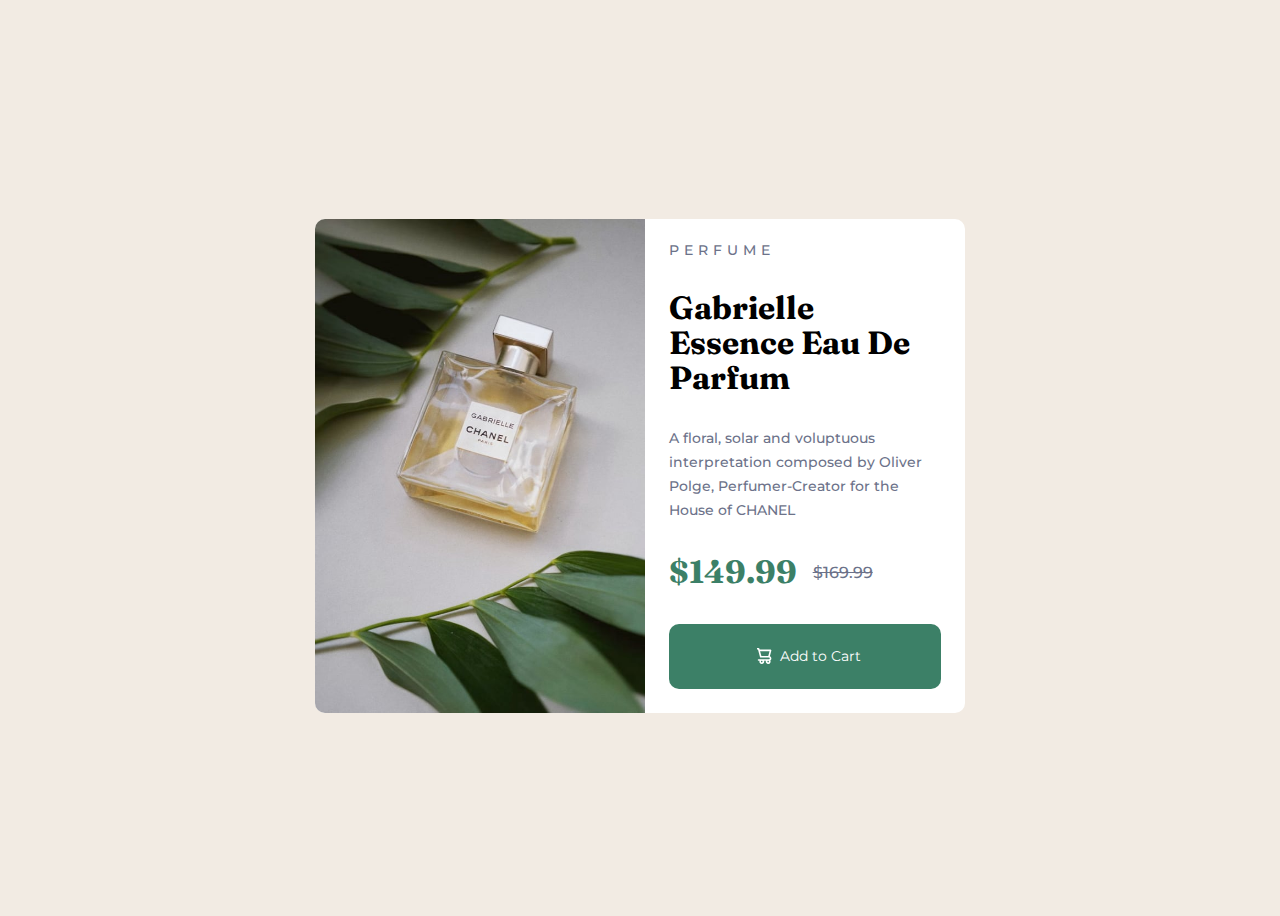
==== index.html @ 476a1d15 "Move main index and css to main folder" ====
<!DOCTYPE html>
<html lang="en">
<head>
    <meta charset="UTF-8">
    <meta http-equiv="X-UA-Compatible" content="IE=edge">
    <meta name="viewport" content="width=device-width, initial-scale=1.0">
    <link rel="stylesheet" href="styles.css">
    <title>Preview Card</title>
</head>
<body>
    <section class="product-prev">
        <div class="container">
            <div class="inner-container image">
                <picture>
                    <source srcset="/images/image-product-desktop.jpg" media="(min-width: 600px)">
                    <img id="img2" src="/images/image-product-mobile.jpg" alt="Gabrielle Chanel Perfume"class="product-img">
                </picture>
            </div>
            <div class="inner-container product">
                <h1 class="category">Perfume</h1>
                <h2 class="product-title">Gabrielle Essence Eau De Parfum</h2>
                <p class="product-info">A floral, solar and voluptuous interpretation composed by Oliver Polge, Perfumer-Creator for the House of CHANEL</p>
                <div class="price-info">
                    <h3 class="current-price">$149.99</h3>
                    <p class="old-price">$169.99</p>
                </div>
                <button class="add-to-cart">
                    <img src="/images/icon-cart.svg" alt="cart">
                    Add to Cart
                </button>  
            </div>
        </div>
    </section>
</body>
</html>
---- styles.css ----
@import url('https://fonts.googleapis.com/css2?family=Fraunces:opsz,wght@9..144,700&family=Montserrat:wght@500;700&display=swap');

*, *::before, *::after{
    box-sizing: border-box;
    
}

*{
    margin: 0;
}

img,
picture,
svg{
    display: block;
    max-width: 100%;
}

/* Allow percentage-based heights in the application */
html, body {
  height: 100%;
}

p, h1, h2, h3, h4, h5, h6 {
    overflow-wrap: break-word;
}

h1, h2, h3{
    line-height: 1.1;
}


:root{
    /* Colours */
    --Primary-color: hsl(158, 36%, 37%);
    --Background-color: hsl(30, 38%, 92%);
    /* Neutral */
    --Very-dark-blue: hsl(212, 21%, 14%);
    --Dark-grayish-blue: hsl(228, 12%, 48%);
    --White: hsl(0, 0%, 100%) ;

    /* Fonts */
    --ff-accent: 'Fraunces', sans-serif;
    --ff-base: 'Montserrat', sans-serif;
    /* Weights */
    --fw-reg: 500;
    --fw-bold: 700
}

body{
    font-family: var(--ff-base);
    font-weight: var(--fw-reg);
    font-size: 0.825rem;
    background-color: var(--Background-color);
    line-height: 1;
    display: grid;
    place-content: center;
    margin: 1rem;
}

section.product-prev{
    display: flex;
    align-items: center;
    
}

.container{
    display: flex;
    border-radius: 10px;
    background-color: var(--White);
    overflow: hidden;
    max-width: 650px;
}

.inner-container.image{
    width: 100%;
}



.inner-container.product{
    --content-spacing: 1rem;

    flex-direction: column;
    display: grid;
    gap: 1rem;
    flex-wrap: wrap;
    padding: 1.5rem;
    width: 90%;
    gap: var(--content-spacing);
}


.category{
    font-size: 0.9rem;
    font-weight: var(--fw-reg);
    text-transform: uppercase;
    letter-spacing: 5px;
    color: var(--Dark-grayish-blue);
}

.product-title{
    font-family: var(--ff-accent);
    font-size: 2rem;
}

.product-info{
    line-height: 1.7;

    font-size: 14px;
    color: var(--Dark-grayish-blue);
}

.price-info{
    display: flex;
}

.price-info p{
    color: var(--Dark-grayish-blue);
}

.current-price{
    font-family: var(--ff-accent);
    font-size: 2rem;
    color: var(--Primary-color);
}

.old-price{
    font-size: 1rem;
    text-decoration: line-through;
    padding: 0.7rem 1rem;
    color: var(--Dark-grayish-blue);
}

.add-to-cart{
    font-family: var(--ff-base);
    font-size: 0.9rem;
    display: flex;
    justify-content: center;
    align-items: center;
    background: var(--Primary-color);
    color: var(--White);
    border: 0;
    padding: 1rem 1.5rem;
    border-radius: 10px;
    cursor: pointer;
}

.add-to-cart img{
    padding: 0 .5rem;
}

.add-to-cart:focus{
    background:hsl(158, 41%, 30%);
}

@media screen and (max-width: 600px) {
    .container{
        flex-direction: column;
    }

    .old-price{
        font-size: .9rem;
    }
    .inner-container.image{
        height: 90%;
    }

    .inner-container.product{
        padding: 2rem;
        width: 100%;
    }
}
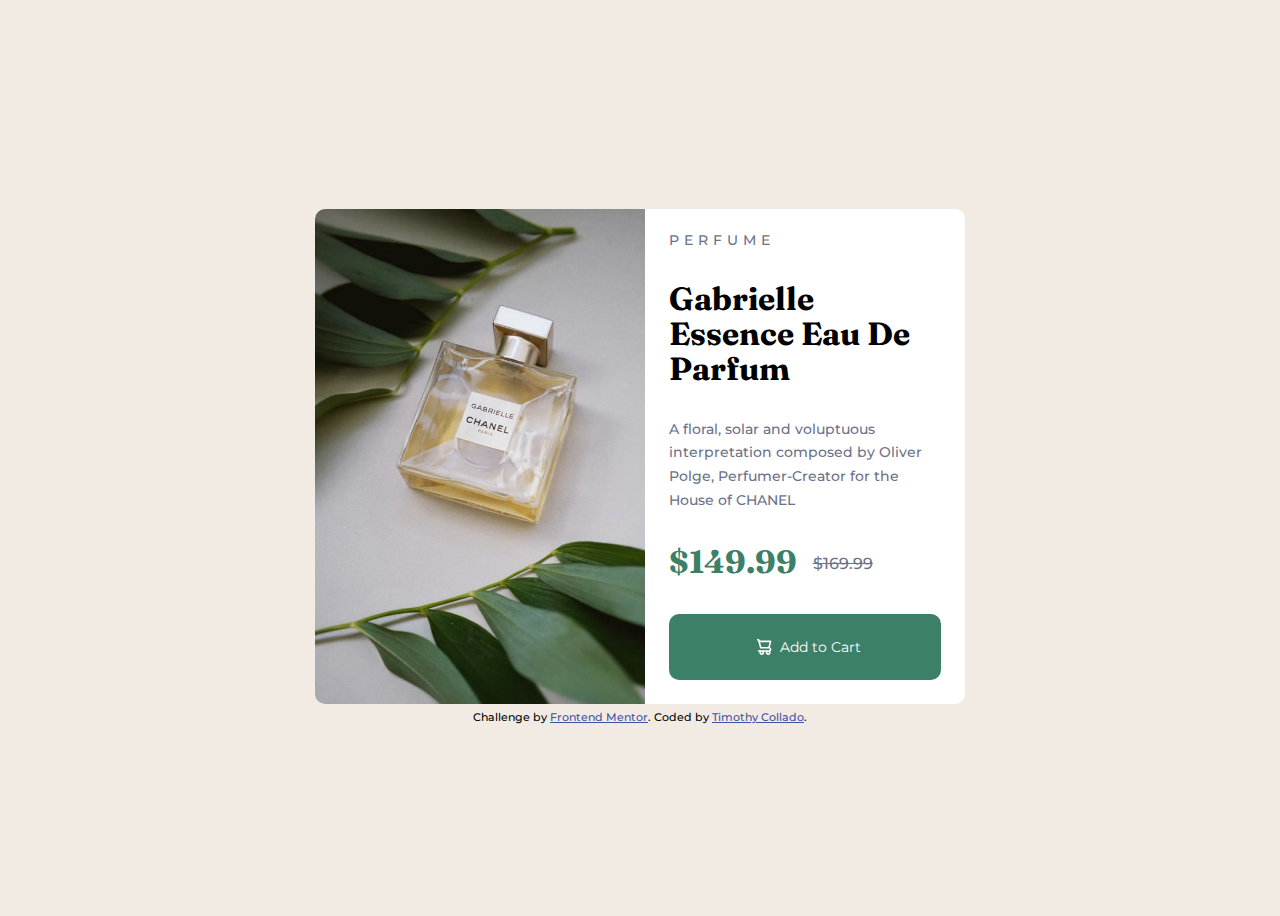
==== commit f912a7c7: "Update Html landmarks" ====
--- a/index.html
+++ b/index.html
@@ -1,35 +1,49 @@
 <!DOCTYPE html>
 <html lang="en">
-<head>
-    <meta charset="UTF-8">
-    <meta http-equiv="X-UA-Compatible" content="IE=edge">
-    <meta name="viewport" content="width=device-width, initial-scale=1.0">
-    <link rel="stylesheet" href="styles.css">
-    <title>Preview Card</title>
-</head>
-<body>
-    <section class="product-prev">
-        <div class="container">
-            <div class="inner-container image">
-                <picture>
-                    <source srcset="/images/image-product-desktop.jpg" media="(min-width: 600px)">
-                    <img id="img2" src="/images/image-product-mobile.jpg" alt="Gabrielle Chanel Perfume"class="product-img">
-                </picture>
+    <head>
+        <meta charset="UTF-8">
+        <meta http-equiv="X-UA-Compatible" content="IE=edge">
+        <meta name="viewport" content="width=device-width, initial-scale=1.0">
+        <link rel="stylesheet" href="styles.css">
+        <title>Preview Card</title>
+
+         <!-- Feel free to remove these styles or customise in your own stylesheet 👍 -->
+    <style>
+        .attribution { font-size: 11px; text-align: center; margin-top: 0.5rem}
+        .attribution a { color: hsl(228, 45%, 44%); }
+    </style>
+    </head>
+    <body>
+        <main>
+            <article class="product-prev">
+                <div class="container">
+                    <div class="inner-container image">
+                        <picture>
+                            <source srcset="/images/image-product-desktop.jpg" media="(min-width: 600px)">
+                            <img id="img2" src="/images/image-product-mobile.jpg" alt="Gabrielle Chanel Perfume"class="product-img">
+                        </picture>
+                    </div>
+                    <div class="inner-container product">
+                        <h1 class="category">Perfume</h1>
+                        <h2 class="product-title">Gabrielle Essence Eau De Parfum</h2>
+                        <p class="product-info">A floral, solar and voluptuous interpretation composed by Oliver Polge, Perfumer-Creator for the House of CHANEL</p>
+                        <div class="price-info">
+                            <h3 class="current-price">$149.99</h3>
+                            <p class="old-price">$169.99</p>
+                        </div>
+                        <button class="add-to-cart">
+                            <img src="/images/icon-cart.svg" alt="cart">
+                            Add to Cart
+                        </button>  
+                    </div>
+                </div>
+            </article>
+        </main>
+        <footer>
+            <div class="attribution">
+              Challenge by <a href="https://www.frontendmentor.io?ref=challenge" target="_blank">Frontend Mentor</a>. 
+              Coded by <a href="#">Timothy Collado</a>.
             </div>
-            <div class="inner-container product">
-                <h1 class="category">Perfume</h1>
-                <h2 class="product-title">Gabrielle Essence Eau De Parfum</h2>
-                <p class="product-info">A floral, solar and voluptuous interpretation composed by Oliver Polge, Perfumer-Creator for the House of CHANEL</p>
-                <div class="price-info">
-                    <h3 class="current-price">$149.99</h3>
-                    <p class="old-price">$169.99</p>
-                </div>
-                <button class="add-to-cart">
-                    <img src="/images/icon-cart.svg" alt="cart">
-                    Add to Cart
-                </button>  
-            </div>
-        </div>
-    </section>
-</body>
+          </footer>
+    </body>
 </html>